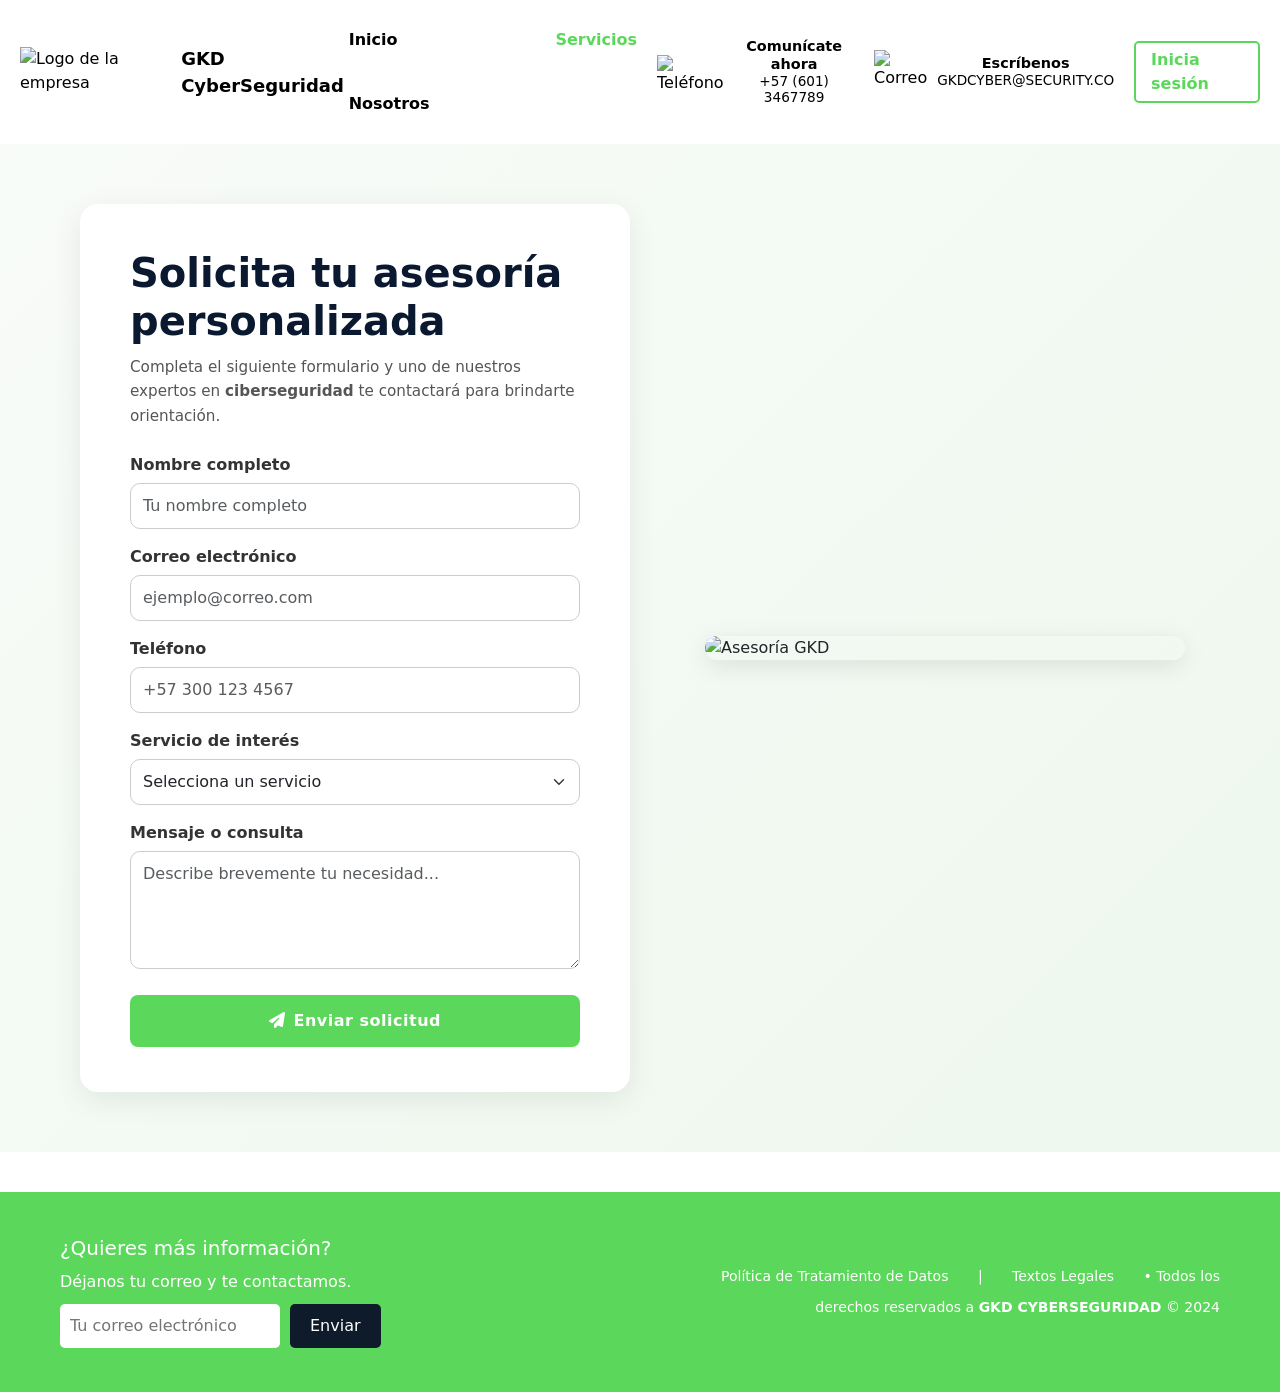
==== AsesoriasinIS.html @ d4c7fe6f "Actualización final: integración de vistas y base de datos JSON" ====
<!DOCTYPE html>
<html lang="es">
<head>
  <meta charset="UTF-8">
  <meta name="viewport" content="width=device-width, initial-scale=1.0">
  <title>GKD Cyber Seguridad</title>
 <link href="https://fonts.googleapis.com/css2?family=Montserrat:wght@300;600;800&display=swap" rel="stylesheet">
  <link href="https://cdn.jsdelivr.net/npm/bootstrap@5.3.2/dist/css/bootstrap.min.css" rel="stylesheet">
  <link rel="stylesheet" href="https://cdnjs.cloudflare.com/ajax/libs/font-awesome/6.4.0/css/all.min.css">
  <link rel="stylesheet" href="css/estilos.css">
  <script src="https://cdn.jsdelivr.net/npm/bootstrap@5.3.2/dist/js/bootstrap.bundle.min.js"></script>
  <script>
document.getElementById('formAsesoria').addEventListener('submit', function(e) {
  e.preventDefault();
  this.classList.add('d-none');
  document.querySelector('.descripcion').classList.add('d-none');
  document.getElementById('mensajeExito').classList.remove('d-none');
});
</script>

</head>
<body>

<!-- Logotipo -->
<header class="barra-superior">
  <div class="logo">
    <img src="img/logo.png" alt="Logo de la empresa">
    <span class="nombre-empresa">GKD CyberSeguridad</span>
  </div>

  <!-- Barra de navegación-->
  <nav class="navbar">
    <a href="Inicio.html" >Inicio</a>
    <a href="servicios.html"class="activo">Servicios</a>
    <a href="nosotros.html">Nosotros</a>
  </nav>

  <!-- Contacto e inicio de sesión -->
  <div class="contacto">
    <div class="telefono">
      <img src="img/telefono.png" alt="Teléfono">
      <div>
        <p class="titulo">Comunícate ahora</p>
        <span>+57 (601) 3467789</span>
      </div>
    </div>

    <div class="correo">
      <img src="img/correo.png" alt="Correo">
      <div>
        <p class="titulo">Escríbenos</p>
        <span>GKDCYBER@SECURITY.CO</span>
      </div>
    </div>

    <a href="iniciasesion.html" class="btn-login">Inicia sesión</a>
  </div>
</header>

<!-- Sección solicita asesoria -->
<section class="asesoria-contenedor">
  <div class="asesoria-formulario">
    <h1>Solicita tu asesoría personalizada</h1>
    <p class="descripcion">
      Completa el siguiente formulario y uno de nuestros expertos en 
      <strong>ciberseguridad</strong> te contactará para brindarte orientación.
    </p>

    <form id="formAsesoria">
      <div class="mb-3">
        <label for="nombre" class="form-label">Nombre completo</label>
        <input type="text" id="nombre" name="nombre" class="form-control" placeholder="Tu nombre completo" required>
      </div>

      <div class="mb-3">
        <label for="correo" class="form-label">Correo electrónico</label>
        <input type="email" id="correo" name="correo" class="form-control" placeholder="ejemplo@correo.com" required>
      </div>

      <div class="mb-3">
        <label for="telefono" class="form-label">Teléfono</label>
        <input type="tel" id="telefono" name="telefono" class="form-control" placeholder="+57 300 123 4567">
      </div>

      <div class="mb-3">
        <label for="servicio" class="form-label">Servicio de interés</label>
        <select id="servicio" name="servicio" class="form-select" required>
          <option value="">Selecciona un servicio</option>
          <option value="Auditoría de seguridad">Capacitación en ciberseguridad</option>
          <option value="Pentesting ético">Gestión de identidades</option>
          <option value="Capacitación en ciberseguridad">Gestión segura de redes</option>
          <option value="Implementación de firewalls">Pruebas de penetración</option>
          <option value="Implementación de firewalls">Seguridad en la nube</option>
          <option value="Protección de datos personales">Solución a incidentes</option>
        </select>
      </div>

      <div class="mb-3">
        <label for="mensaje" class="form-label">Mensaje o consulta</label>
        <textarea id="mensaje" name="mensaje" class="form-control" rows="4" placeholder="Describe brevemente tu necesidad..." required></textarea>
      </div>

      <button type="submit" class="btn-enviar">
        <i class="fa-solid fa-paper-plane me-2"></i>Enviar solicitud
      </button>
    </form>

    <!-- Mensaje de éxito -->
    <div id="mensajeExito" class="mensaje-exito d-none">
      <i class="fa-solid fa-circle-check"></i>
      <h3>¡Solicitud enviada!</h3>
      <p>Un asesor de <strong>GKD CyberSeguridad</strong> se comunicará contigo en breve.</p>
    </div>
  </div>

  <div class="asesoria-imagen">
    <img src="img/asesoria.png" alt="Asesoría GKD">
  </div>
</section>

<script src="https://cdn.jsdelivr.net/npm/bootstrap@5.3.2/dist/js/bootstrap.bundle.min.js"></script>

<!-- Agregar correo electronico-->
<section class="formulario-footer">
  <div class="contenedor-form-footer">
    <div class="formulario">
      <h3>¿Quieres más información?</h3>
      <p>Déjanos tu correo y te contactamos.</p>
      <form>
        <input type="email" placeholder="Tu correo electrónico" required>
        <button type="submit">Enviar</button>
      </form>
    </div>

    <!-- Información legal-->
    <div class="footer-legal">
      <p>
        <a href="#">Política de Tratamiento de Datos</a> | 
        <a href="#">Textos Legales</a> • 
        Todos los derechos reservados a <strong>GKD CYBERSEGURIDAD</strong> © 2024
      </p>
    </div>
  </div>
</section>
</body>
</html>
---- css/estilos.css ----
/* Barra de navegación */
.barra-superior {
  display: flex;
  justify-content: space-between; 
  align-items: center; 
  padding: 10px 20px;
  background-color: white; 
  color: black;
}

/* Logotipo de barra de navegación*/
.logo {
  display: flex;
  align-items: center;
  gap: 8px; 
}

.logo img {
  height: 50px;
}

.logo .nombre-empresa {
  font-size: 18px;
  font-weight: bold;
  color: black; 
}

/* Menu de barra de navegación*/
.navbar {
  display: flex;
  gap: 20px;
  margin-left: -40px; 
}

.navbar a {
  color: black;
  text-decoration: none;
  font-weight: bold;
  transition: color 0.3s ease;
}

.navbar a:hover {
  color: #5bd85b;
}

.navbar a.activo {
  color: #5bd85b; 
}

/* Contacto de barra de navegación*/
.contacto {
  display: flex;
  align-items: center;
  gap: 20px;
}
.contacto img {
  height: 25px;
  margin-right: 8px;
}

/* Teléfono de barra de navegación*/
.contacto .telefono,
.contacto .correo {
  display: flex;
  align-items: center;
  gap: 8px;
}

.contacto .telefono div,
.contacto .correo div {
  display: flex;
  flex-direction: column; 
  line-height: 1.2;     
}

.contacto .titulo {
  font-size: 0.9rem;
  font-weight: bold;
  margin: 0;
  text-align: center;
}

.contacto span {
  font-size: 0.85rem;
  margin: 0;
  text-align: center;
}

/* Correo de barra de navegación*/
.correo {
  display: flex;
  align-items: center;
  gap: 20px;
}

.correo img {
  height: 45px;
  margin-right: 5px;
}
.telefono img {
  height: 35px;
  margin-right: 5px;
}
.contacto .telefono,
.contacto .correo {
  display: flex;
  align-items: center;
  gap: 5px;
}

/* Botón de inicio de sesión de barra de navegación*/
.btn-login {
  border: 2px solid #5bd85b;
  padding: 5px 15px;
  color: #5bd85b;
  font-weight: bold;
  border-radius: 5px;
  transition: all 0.3s ease;
  text-decoration: none;
}

.btn-login:hover {
  background-color: #5bd85b;
  color: white;
}

/* Banner de inicio en sección INICIO*/
.banner {
  position: relative;
  width: 100%;
  height: 400px;
  overflow: hidden;
}
.banner-img {
  width: 100%;
  height: 100%;
  object-fit: cover;
  display: block;
  margin: 0 auto;
}
.btn-banner {
  position: absolute;
  top: 10%;
  left: 100%;
  transform: translate(-50%, -50%);
  padding: 12px 24px;
  background-color: #c1ff72;
  color: black;
  text-decoration: none;
  font-size: 18px;
  border-radius: 8px;
  font-size: 20px;
  color: black;
  font-weight: bold;
  top: 83%;
  left: 28%;
  padding: 16px 130px;
}
/*Tabla de ¿por que elegirnos? en sección INICIO*/
.contenedor-tabla {
  margin-top: 30px; 
}

table {
  width: 100%;
  border-collapse: collapse;
  table-layout: fixed; 
  text-align: left;
  font-size: 20px;
}

/* Encabezado de Tabla de ¿por que elegirnos? en sección INICIO*/
th {
  text-align: center;
  font-weight: bold;
  padding: 12px;
  border: 2px solid black;
  background-color: #ECEBEC;
  color: black;
}

/* Celdas de Tabla de ¿por que elegirnos? en sección INICIO*/
td {
  padding: 12px;
  border: 2px solid black;
  vertical-align: top;
  color: #666666;
}

/* Botón + y − de Tabla de ¿por que elegirnos? en sección INICIO */
.toggle-btn {
  font-weight: bold;
  background: none;
  border: none;
  font-size: 18px;
  cursor: pointer;
  margin-right: 8px;
  color: #666666;
}

/* Texto oculto de Tabla de ¿por que elegirnos? en sección INICIO */
.hidden-text {
  display: none;
  margin-top: 8px;
  font-size: 18px;
  color: #5C8C7C;
}
/*Barra de contacto inferior en sección de INICIO*/
.barra-info {
  position: fixed;
  bottom: 0;
  left: 0;
  width: 100%;
  z-index: 100;
}

.barra-inferior {
  display: flex;
  justify-content: space-between;
  align-items: center;
  background-color: #5bd85b;
  color: #203454;
  padding: 20px 0;
  text-align: left;
  margin-top: 40px;
}

.compartimiento {
  flex: 1;
  padding: 0 20px;
  display: flex;
  flex-direction: row;
  align-items: center;
  justify-content: center;
}

/* Línea divisoria gris de barra de contacto inferior en sección de INICIO */
.compartimiento:not(:last-child) {
  border-right: 3px solid #666666;
  height: 500%;
}

.compartimiento img {
  max-width: 50px;
  margin-right: 20px;
}

.texto {
  display: flex;
  flex-direction: column;
  justify-content: center;
}

.texto-arriba {
  font-weight: bold;
  margin-bottom: 5px;
  font-size: 16px;
  color: #666666;
  text-align: center;
}

.texto-abajo {
  font-size: 14px;
  color: #1a1a1a;
  text-align: center;
}
/*Menu de servicios en sección SERVICIOS*/
.servicios {
  text-align: center;
  padding: 10px 20px;
}

.servicios h2 {
  font-size: 32px;
  margin-bottom: 40px;
  color: black;
}

.contenedor-servicios {
  display: grid;
  grid-template-columns: repeat(3, 1fr);
  gap: 25px;
  justify-items: center;
}

.tarjeta {
  background: #f1f1f1;
  padding: 30px;
  border-radius: 12px;
  box-shadow: 0 4px 8px rgba(0,0,0,0.1);
  max-width: 350px;
  transition: transform 0.3s, box-shadow 0.3s;
  border-top: 6px solid #5bd85b;
}

.tarjeta:hover {
  transform: translateY(-5px);
  box-shadow: 0 6px 14px rgba(0,0,0,0.15);
}

.tarjeta img {
  max-width: 120px;
  margin-bottom: 20px;
}

.tarjeta h3 {
  font-size: 22px;
  color: black;
  margin-bottom: 12px;
}

.tarjeta p {
  font-size: 17px;
  line-height: 1.6;
  color: #666666;
}

/*Barra inferior de sección SERVICIOS*/
.formulario-footer {
  background: #5bd85b;
  padding: 3px 40px;
  color: white;
  margin-top: 30px;
}

.contenedor-form-footer {
  display: flex;
  justify-content: space-between;
  align-items: center;
  max-width: 1200px;
  margin: 0 auto;
  gap: 50px;
}

/* Formulario de Barra inferior de sección SERVICIOS*/
.formulario h3 {
  font-size: 20px;
  margin-bottom: 10px;
}

.formulario p {
  margin-bottom: 15px;
}

.formulario form {
  display: flex;
  gap: 10px;
  flex-wrap: wrap;
}

.formulario input {
  padding: 10px;
  border: none;
  border-radius: 5px;
  flex: 1;
  min-width: 220px;
}

.formulario button {
  padding: 10px 20px;
  background: #0d1b2a;
  color: #fff;
  border: none;
  border-radius: 5px;
  cursor: pointer;
}

.formulario button:hover {
  background: #1a2e45;
}

/* Información legal de Barra inferior de sección SERVICIOS */
.footer-legal {
  text-align: right;
  font-size: 14px;
}

.footer-legal a {
  color: white;
  text-decoration: none;
  margin: 0 5px;
}

.footer-legal a:hover {
  text-decoration: underline;
}

.contenedor-form-footer {
  display: flex;
  justify-content: space-between;
  align-items: center;
  max-width: 1200px;
  margin: 0 auto;
  gap: 50px;
  min-height: 160px;
  box-sizing: border-box;
  padding: 0 20px;
}

.formulario,
.footer-legal {
  flex: 1;
  display: flex;
  flex-direction: column;
  justify-content: center;
  box-sizing: border-box;
}

.formulario { align-items: flex-start; }
.footer-legal { align-items: flex-end; text-align: right; }

.formulario h3,
.formulario p,
.footer-legal p {
  margin: 0 0 10px 0;
  padding: 0;
}

.formulario form {
  display: flex;
  gap: 10px;
  align-items: center;
  flex-wrap: wrap;
}

.formulario input {
  padding: 10px;
  border: none;
  border-radius: 5px;
  min-width: 220px;
}

.formulario button {
  padding: 10px 20px;
  background: #0d1b2a;
  color: #fff;
  border: none;
  border-radius: 5px;
  cursor: pointer;
}

@media (max-width: 768px) {
  .contenedor-form-footer {
    flex-direction: column;
    align-items: center;
    min-height: auto;
    gap: 20px;
  }

  .formulario, .footer-legal {
    align-items: center;
    text-align: center;
    width: 100%;
  }

  .footer-legal { align-items: center; }
  .formulario form { flex-direction: column; align-items: center; }
}
a {
  display: inline-block;
  padding: 10px 20px;
  color: #666666;
  transition: background 0.3s ease, transform 0.2s ease;
}

/*Ruta de navegación en detalle de productos en SERVICIOS*/
.rutadenavegacion {
  font-size: 18px;
  margin: 15px 60px;
  color: #555;
}

.rutadenavegacion a {
  text-decoration: none;
  color: #666666;
  padding: 0 5px;
}

.rutadenavegacion a:hover {
  color: #5bd85b;
  text-decoration: underline;
}

.rutadenavegacion span {
  color: #333;
  font-weight: bold;
  padding: 0 5px;
}

/* Contenedor del propducto en sección SERVICIOS*/
.producto-contenedor {
  display: grid;
  grid-template-columns: 250px 1fr 180px;
  gap: 20px;
  align-items: flex-start;
  max-width: 1200px;
  margin: 0 auto;
  padding: 30px 20px;
  background: #fff;
}

/* Imagen del producto en sección Servicios */
.producto-imagen img {
  width: 140%;
  max-width: 1400px;
  border-radius: 8px;
}

.producto-texto {
  flex: 1;
  padding-left: 130px;
}

.producto-texto h1 {
  font-size: 40px;
  color: #333333;
  margin-bottom: 10px;
}

.producto-texto .confianza {
  font-size: 18px;
  font-weight: bold;
  color: #5db85b;
  margin-bottom: 8px;
}

.producto-texto .precio {
  font-size: 25px;
  font-weight: bold;
  color: #ef8e25;
  margin-bottom: 20px;
}

.producto-texto .subtitulo {
  margin-top: 20px;
  font-size: 18px;
  color: #203454;
}

.producto-texto ul {
  margin-top: 15px;
  padding-left: 20px;
  list-style-type: "✔ ";
  line-height: 1.6;
}

.producto-texto ul li {
  margin-bottom: 8px;
}

/* Botón de asesoría en detalle de producto en sección SERVICIOS*/
.boton-asesoria {
  display: inline-block;
  margin-top: 25px;
  padding: 10px 29px;
  background: linear-gradient(135deg, #5db85b, #3d9140);
  color: #fff;
  font-weight: 600;
  font-size: 20px;
  border-radius: 6px;
  cursor: pointer;
  transition: 0.3s;
  box-shadow: 0 3px 6px rgba(0,0,0,0.2);
  text-decoration: none;
  text-align: center;
}

.boton-asesoria:hover {
  background: linear-gradient(135deg, #3d9140, #2d7030);
  transform: scale(1.05);
}

/* Panel de aliados en detalle de producto en sección SERVICIOS */
.producto-aliados h3 {
  font-size: 20px;
  font-weight: bold;
  color: #1a365a;
  margin-bottom: 15px;
}

.producto-aliados {
  display: flex;
  flex-direction: column;
  align-items: center;
  margin-top: 30px;
}

/* Logos de aliados en Panel de aliados en detalle de producto en sección SERVICIOS */
.aliados-logos {
  display: flex;
  flex-direction: row;
  justify-content: center;
  flex-wrap: wrap;
  gap: 15px;
}

.aliados-logos img {
  max-width: 100px;
  height: auto;
  border-radius: 50%;
  background: #f5f5f5;
  padding: 8px;
  box-shadow: 0 3px 6px rgba(0,0,0,0.1);
  filter: grayscale(60%);
  transition: all 0.4s ease;
}

.aliados-logos img:hover {
  filter: grayscale(0%);
  transform: scale(1.2) rotate(5deg);
  box-shadow: 0 6px 15px rgba(0,0,0,0.2);
  background: #ffffff;
}

/*Inicia sesión*/
.login-contenedor {
  display: flex;
  justify-content: center;
  align-items: center;
  gap: 50px;
  margin: 50px auto;
  padding: 40px;
  max-width: 1000px;
  background: #f9f9f9;
  border-radius: 12px;
  box-shadow: 0 5px 15px rgba(0,0,0,0.1);
}

/* Imagen de inicio de sesión */
.login-imagen img {
  max-width: 350px;
  border-radius: 12px;
  box-shadow: 0 4px 10px rgba(0,0,0,0.15);
}

/* Formualrio de incio de sesión*/
.login-formulario {
  flex: 1;
  max-width: 400px;
}
.login-formulario h1 {
  font-size: 28px;
  font-weight: bold;
  margin-bottom: 10px;
  color: #5bd85b;
}
.login-formulario .descripcion {
  font-size: 14px;
  color: #555;
  margin-bottom: 20px;
}

/*  Cuadros de texto de inicia sesion */
.login-formulario label {
  font-size: 14px;
  font-weight: 600;
  color: #333;
  display: block;
  margin-bottom: 5px;
}
.login-formulario input {
  width: 100%;
  padding: 12px;
  margin-bottom: 20px;
  border: 1px solid #ccc;
  border-radius: 8px;
  font-size: 14px;
  transition: border 0.3s ease;
}
.login-formulario input:focus {
  border-color: #5bd85b;
  outline: none;
  box-shadow: 0 0 5px rgba(26,54,90,0.3);
}

/* Botón de inicio de sesion*/
.login-formulario .btn-login {
  width: 100%;
  padding: 12px;
  background: #5bd85b;
  color: #fff;
  border: none;
  border-radius: 8px;
  font-size: 16px;
  cursor: pointer;
  transition: background 0.3s ease, transform 0.2s ease;
}
.login-formulario .btn-login:hover {
  background: #5bd85b;
  transform: translateY(-2px);
}

/* Links adicionales de barra inferior */
.opciones-extra {
  margin-top: 15px;
  font-size: 13px;
  color: #555;
}
.opciones-extra a {
  color: #5bd85b;
  text-decoration: none;
  margin: 0 5px;
}
.opciones-extra a:hover {
  text-decoration: underline;
}

/* Textos legales barra inferior*/
.formulario-footer {
  background: #5bd85b;
  color: #fff;
  text-align: center;
  padding: 20px;
  margin-top: 40px;
}
.footer-legal a {
  color: #fff;
  margin: 0 5px;
  text-decoration: none;
}
.footer-legal a:hover {
  text-decoration: underline;
}

/*Sección nosotros*/
.nosotros {
  background: #ffffff;
  padding: 60px 20px;
}

.nosotros h2 {
  text-align: center;
  font-size: 2rem;
  margin-bottom: 15px;
  color: #000;
}

.nosotros .intro {
  text-align: justify;
  font-size: 1.1rem;
  color: #333;
  margin-bottom: 40px;
  max-width: 1300px;
  margin-left: auto;
  margin-right: auto;
}

/*Misión y Visión*/
.mision-vision {
  display: flex;
  flex-wrap: wrap;
  gap: 30px;
  margin-bottom: 50px;
  justify-content: center;
}

.card-mv {
  flex: 1;
  min-width: 280px;
  max-width: 450px;
  background: #ecebec;
  padding: 25px;
  border-radius: 12px;
  box-shadow: 0 4px 12px rgba(0,0,0,0.08);
  text-align: left;
  transition: transform 0.3s ease, box-shadow 0.3s ease;
  border-top: 5px solid #5bd85b;
}

.card-mv:hover {
  transform: translateY(-5px);
  box-shadow: 0 8px 18px rgba(0,0,0,0.15);
}

.card-mv h3 {
  font-size: 1.5rem;
  margin-bottom: 10px;
  color: #5bd85b;
}

.card-mv p {
  font-size: 1rem;
  color: #333;
  line-height: 1.6;
}

/* Servicios adicionales */
.nosotros-content {
  display: grid;
  grid-template-columns: repeat(auto-fit, minmax(250px, 1fr));
  gap: 30px;
  margin-top: 40px;
}

.nosotros-card {
  background: #ecebec;
  padding: 20px;
  border-radius: 12px;
  text-align: center;
  box-shadow: 0 4px 12px rgba(0,0,0,0.08);
  transition: transform 0.3s ease, box-shadow 0.3s ease;
  border-top: 5px solid #5bd85b;
}

.nosotros-card:hover {
  transform: translateY(-5px);
  box-shadow: 0 8px 18px rgba(0,0,0,0.15);
}

.nosotros-card img {
  width: 80px;
  height: 80px;
  object-fit: contain;
  margin-bottom: 15px;
}

.nosotros-card h3 {
  font-size: 1.3rem;
  margin-bottom: 10px;
  color: #000;
}

.nosotros-card p {
  font-size: 0.95rem;
  color: #333;
  line-height: 1.5;
}

/* Banner en Nosotros*/
.banner-quienes {
  width: 100%;
  max-height: 400px;
  object-fit: cover;
  border-radius: 15px;
  margin-bottom: 30px;
}

/* --- Contenedor principal --- */
.recuperar-container {
  background: white;
  width: 350px;
  padding: 30px 25px;
  border-radius: 10px;
  box-shadow: 0px 4px 15px rgba(0,0,0,0.1);
  text-align: center;
}

/* --- Título y texto --- */
.recuperar-container h2 {
  margin-bottom: 10px;
  color: #333;
}

.recuperar-container p {
  font-size: 14px;
  color: #666;
  margin-bottom: 20px;
}

/* --- Formulario --- */
.recuperar-container form {
  display: flex;
  flex-direction: column;
  gap: 15px;
}

.recuperar-container input[type="email"] {
  padding: 10px;
  border: 1px solid #ccc;
  border-radius: 6px;
  font-size: 14px;
}

.recuperar-container button {
  background-color: #007bff;
  color: white;
  border: none;
  padding: 10px;
  border-radius: 6px;
  font-size: 14px;
  cursor: pointer;
  transition: background-color 0.3s;
}

.recuperar-container button:hover {
  background-color: #0056b3;
}

/* --- Enlace volver --- */
.recuperar-container .volver {
  margin-top: 10px;
  display: inline-block;
  font-size: 13px;
  color: #007bff;
  text-decoration: none;
}

.recuperar-container .volver:hover {
  text-decoration: underline;
}
/* Contenedor principal */
.asesoria-contenedor {
  display: flex;
  align-items: center;
  justify-content: center;
  gap: 60px;
  padding: 60px 80px;
  background: linear-gradient(135deg, #f8fbf8 0%, #eef8ee 100%);
  flex-wrap: wrap;
}

/* Formulario */
.asesoria-formulario {
  flex: 1 1 500px;
  max-width: 550px;
  background-color: #ffffff;
  padding: 45px 50px;
  border-radius: 18px;
  box-shadow: 0 8px 30px rgba(0, 0, 0, 0.08);
  transition: transform 0.2s ease, box-shadow 0.2s ease;
}

.asesoria-formulario:hover {
  transform: translateY(-4px);
  box-shadow: 0 10px 35px rgba(0, 0, 0, 0.12);
}

.asesoria-formulario h1 {
  font-weight: 800;
  margin-bottom: 10px;
  color: #0a1930;
}

.descripcion {
  font-size: 0.95rem;
  margin-bottom: 25px;
  color: #555;
  line-height: 1.6;
}

.form-label {
  font-weight: 600;
  margin-bottom: 6px;
  color: #333;
}

.form-control,
.form-select {
  border-radius: 10px;
  padding: 10px 12px;
  border: 1px solid #ccc;
  transition: border-color 0.3s ease, box-shadow 0.3s ease;
}

.form-control:focus,
.form-select:focus {
  border-color: #5bd85b;
  box-shadow: 0 0 0 0.15rem rgba(91, 216, 91, 0.25);
}

/* Botón */
.btn-enviar {
  background-color: #5bd85b;
  color: #fff;
  border: none;
  border-radius: 8px;
  padding: 14px;
  font-weight: 600;
  width: 100%;
  margin-top: 10px;
  letter-spacing: 0.5px;
  transition: background-color 0.3s ease, transform 0.2s ease;
}

.btn-enviar:hover {
  background-color: #49b649;
  transform: scale(1.02);
}

/* Imagen lateral */
.asesoria-imagen {
  flex: 1 1 400px;
  display: flex;
  justify-content: center;
}

.asesoria-imagen img {
  width: 480px;
  max-width: 100%;
  border-radius: 18px;
  box-shadow: 0 6px 25px rgba(0, 0, 0, 0.1);
  transition: transform 0.3s ease;
}

.asesoria-imagen img:hover {
  transform: scale(1.03);
}

/* Mensaje de éxito */
.mensaje-exito {
  text-align: center;
  padding: 25px;
}

.mensaje-exito i {
  color: #5bd85b;
  font-size: 3rem;
  margin-bottom: 10px;
}

.mensaje-exito h3 {
  margin-bottom: 10px;
  font-weight: 700;
  color: #222;
}

/* Responsivo */
@media (max-width: 992px) {
  .asesoria-contenedor {
    flex-direction: column;
    padding: 40px 20px;
  }

  .asesoria-formulario {
    width: 100%;
    max-width: 600px;
  }

  .asesoria-imagen img {
    width: 100%;
  }
}
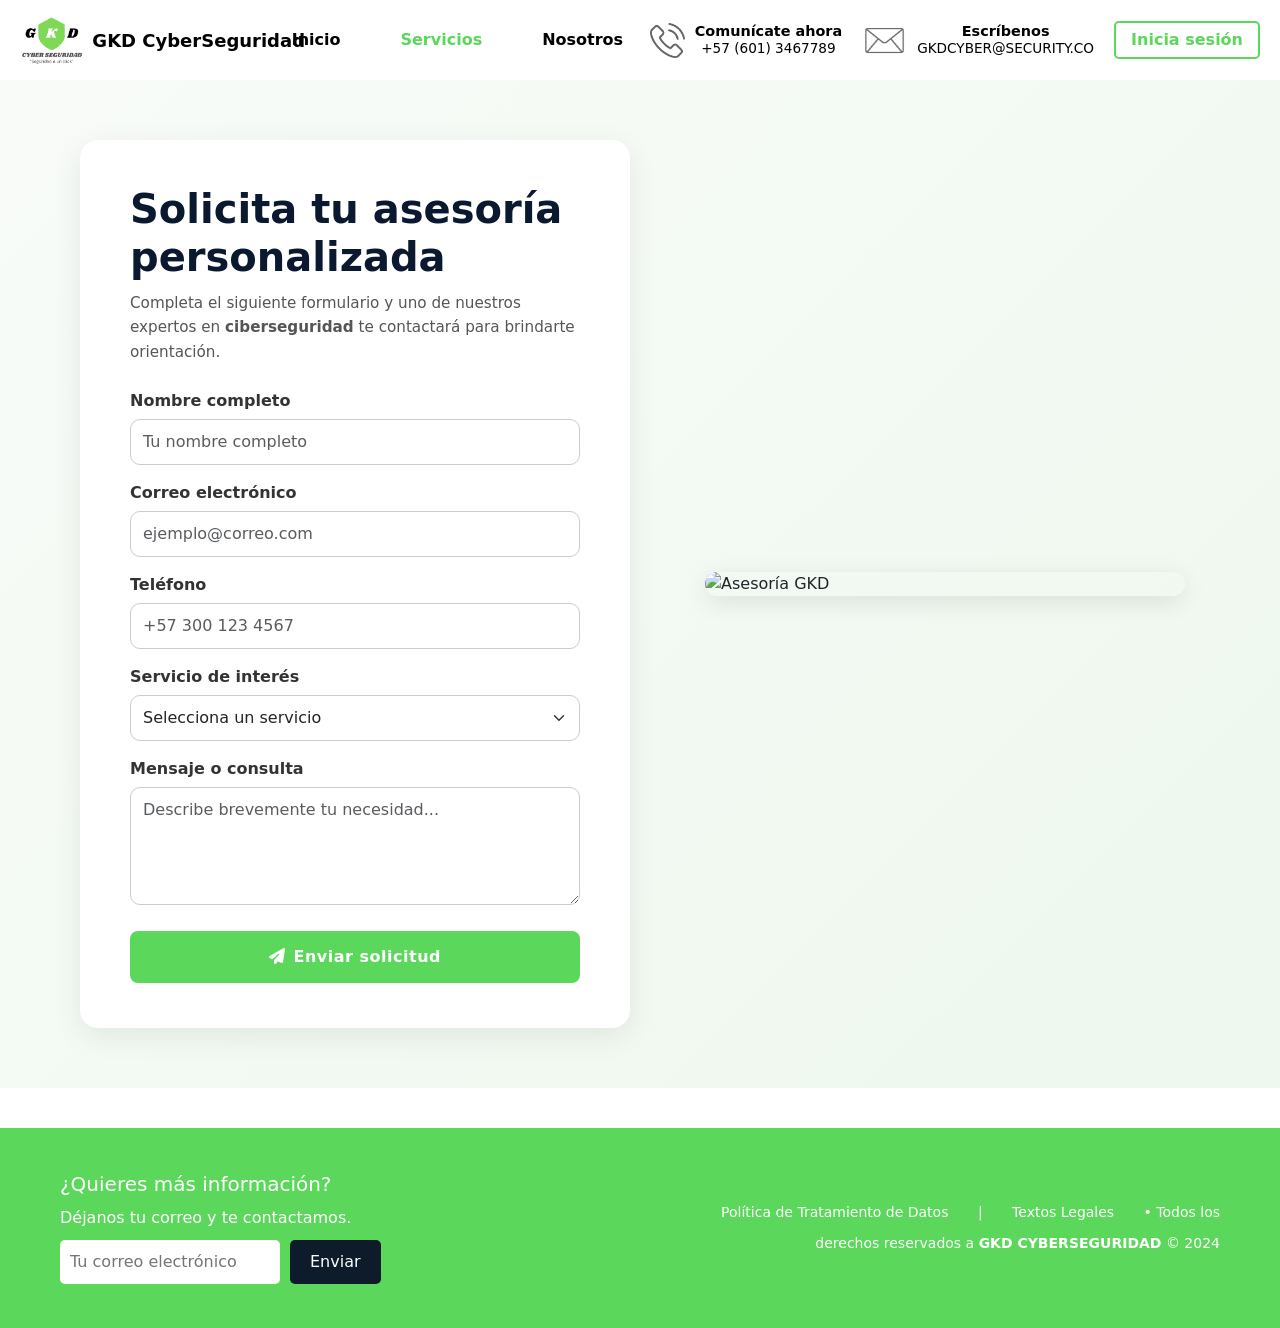
==== commit 3ddd716a: "Ruta de imagenes" ====
--- a/AsesoriasinIS.html
+++ b/AsesoriasinIS.html
@@ -24,13 +24,13 @@
 <!-- Logotipo -->
 <header class="barra-superior">
   <div class="logo">
-    <img src="img/logo.png" alt="Logo de la empresa">
+    <img src="img/Logo.png" alt="Logo de la empresa">
     <span class="nombre-empresa">GKD CyberSeguridad</span>
   </div>
 
   <!-- Barra de navegación-->
   <nav class="navbar">
-    <a href="Inicio.html" >Inicio</a>
+    <a href="index.html" >Inicio</a>
     <a href="servicios.html"class="activo">Servicios</a>
     <a href="nosotros.html">Nosotros</a>
   </nav>
@@ -38,7 +38,7 @@
   <!-- Contacto e inicio de sesión -->
   <div class="contacto">
     <div class="telefono">
-      <img src="img/telefono.png" alt="Teléfono">
+      <img src="img/Telefono.png" alt="Teléfono">
       <div>
         <p class="titulo">Comunícate ahora</p>
         <span>+57 (601) 3467789</span>
@@ -46,7 +46,7 @@
     </div>
 
     <div class="correo">
-      <img src="img/correo.png" alt="Correo">
+      <img src="img/Correo.png" alt="Correo">
       <div>
         <p class="titulo">Escríbenos</p>
         <span>GKDCYBER@SECURITY.CO</span>
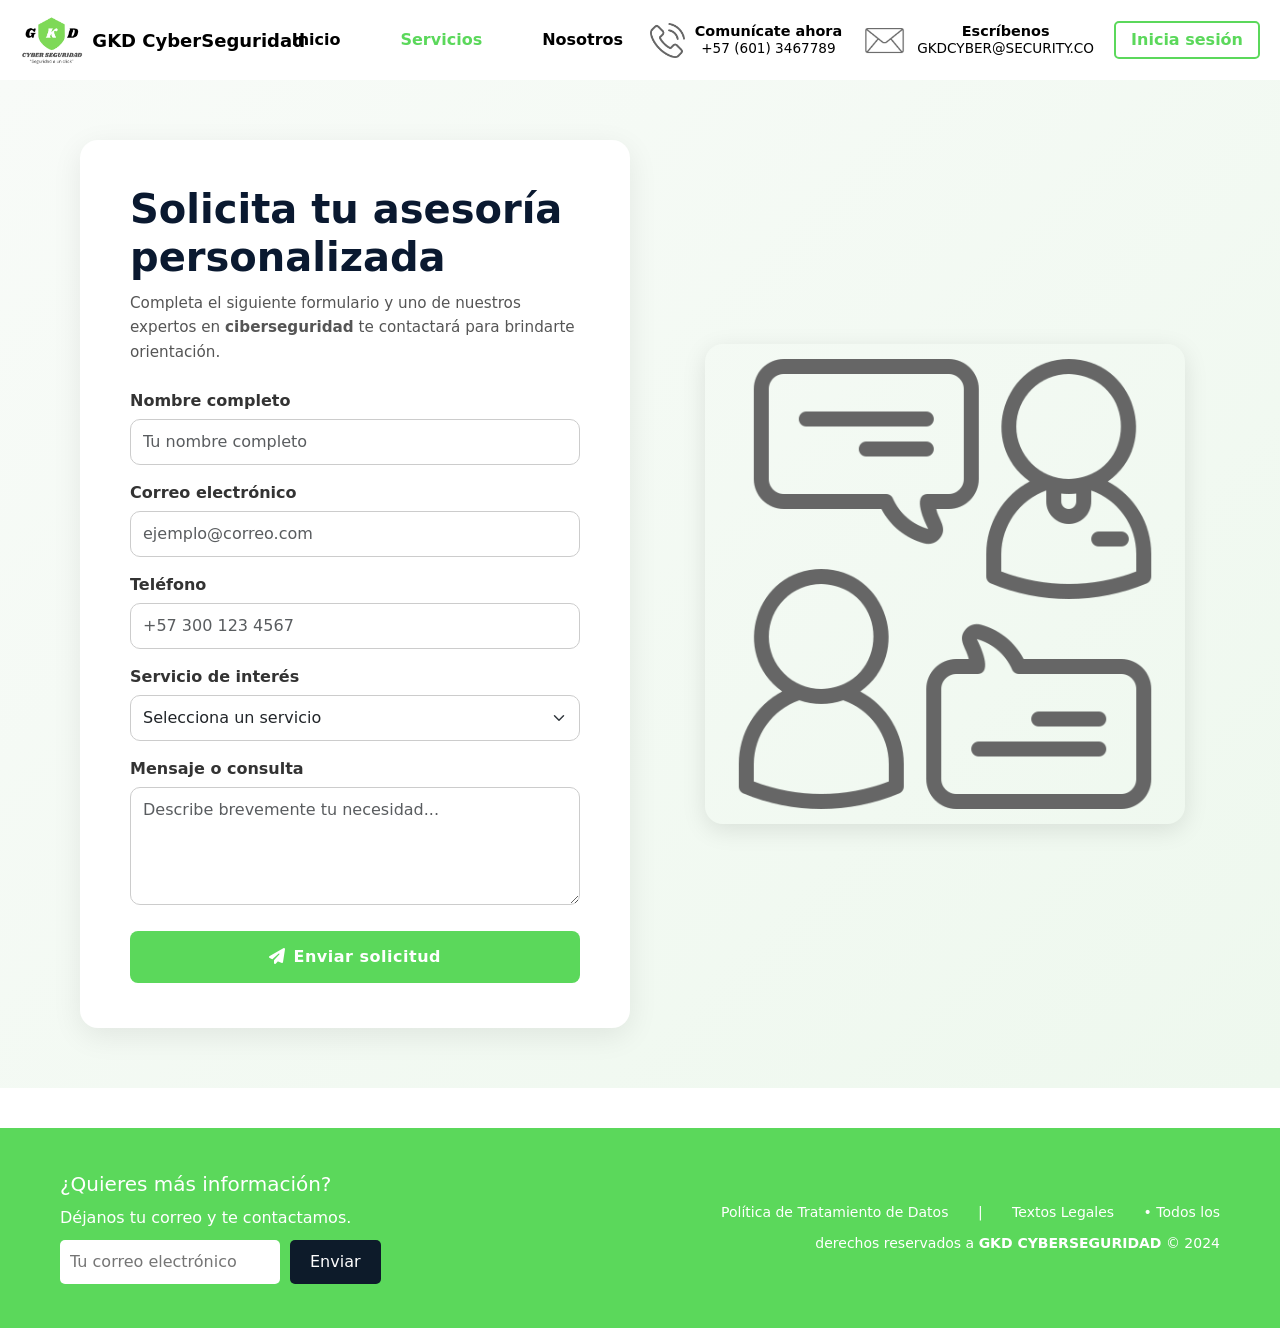
==== commit 186f73de: "Ruta de imagenes" ====
--- a/AsesoriasinIS.html
+++ b/AsesoriasinIS.html
@@ -114,7 +114,7 @@
   </div>
 
   <div class="asesoria-imagen">
-    <img src="img/asesoria.png" alt="Asesoría GKD">
+    <img src="img/Asesoria.png" alt="Asesoría GKD">
   </div>
 </section>
 
